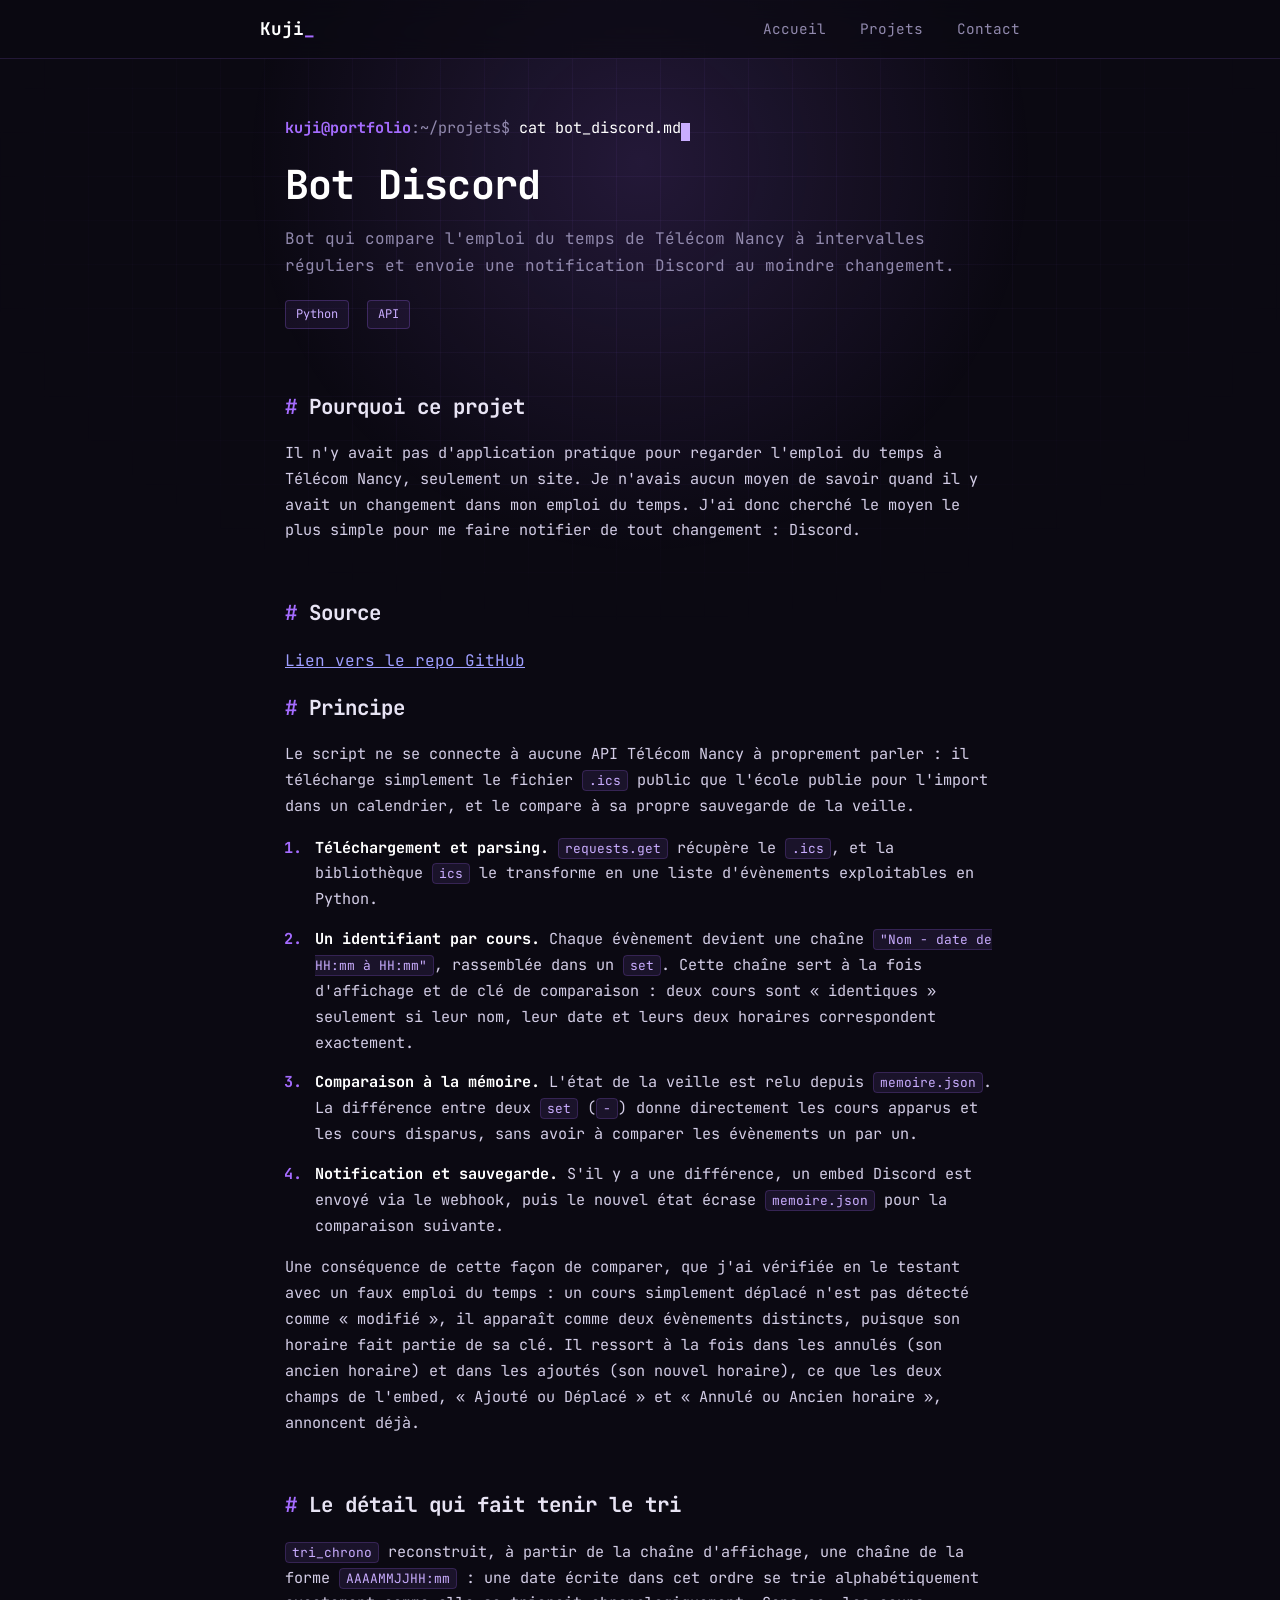
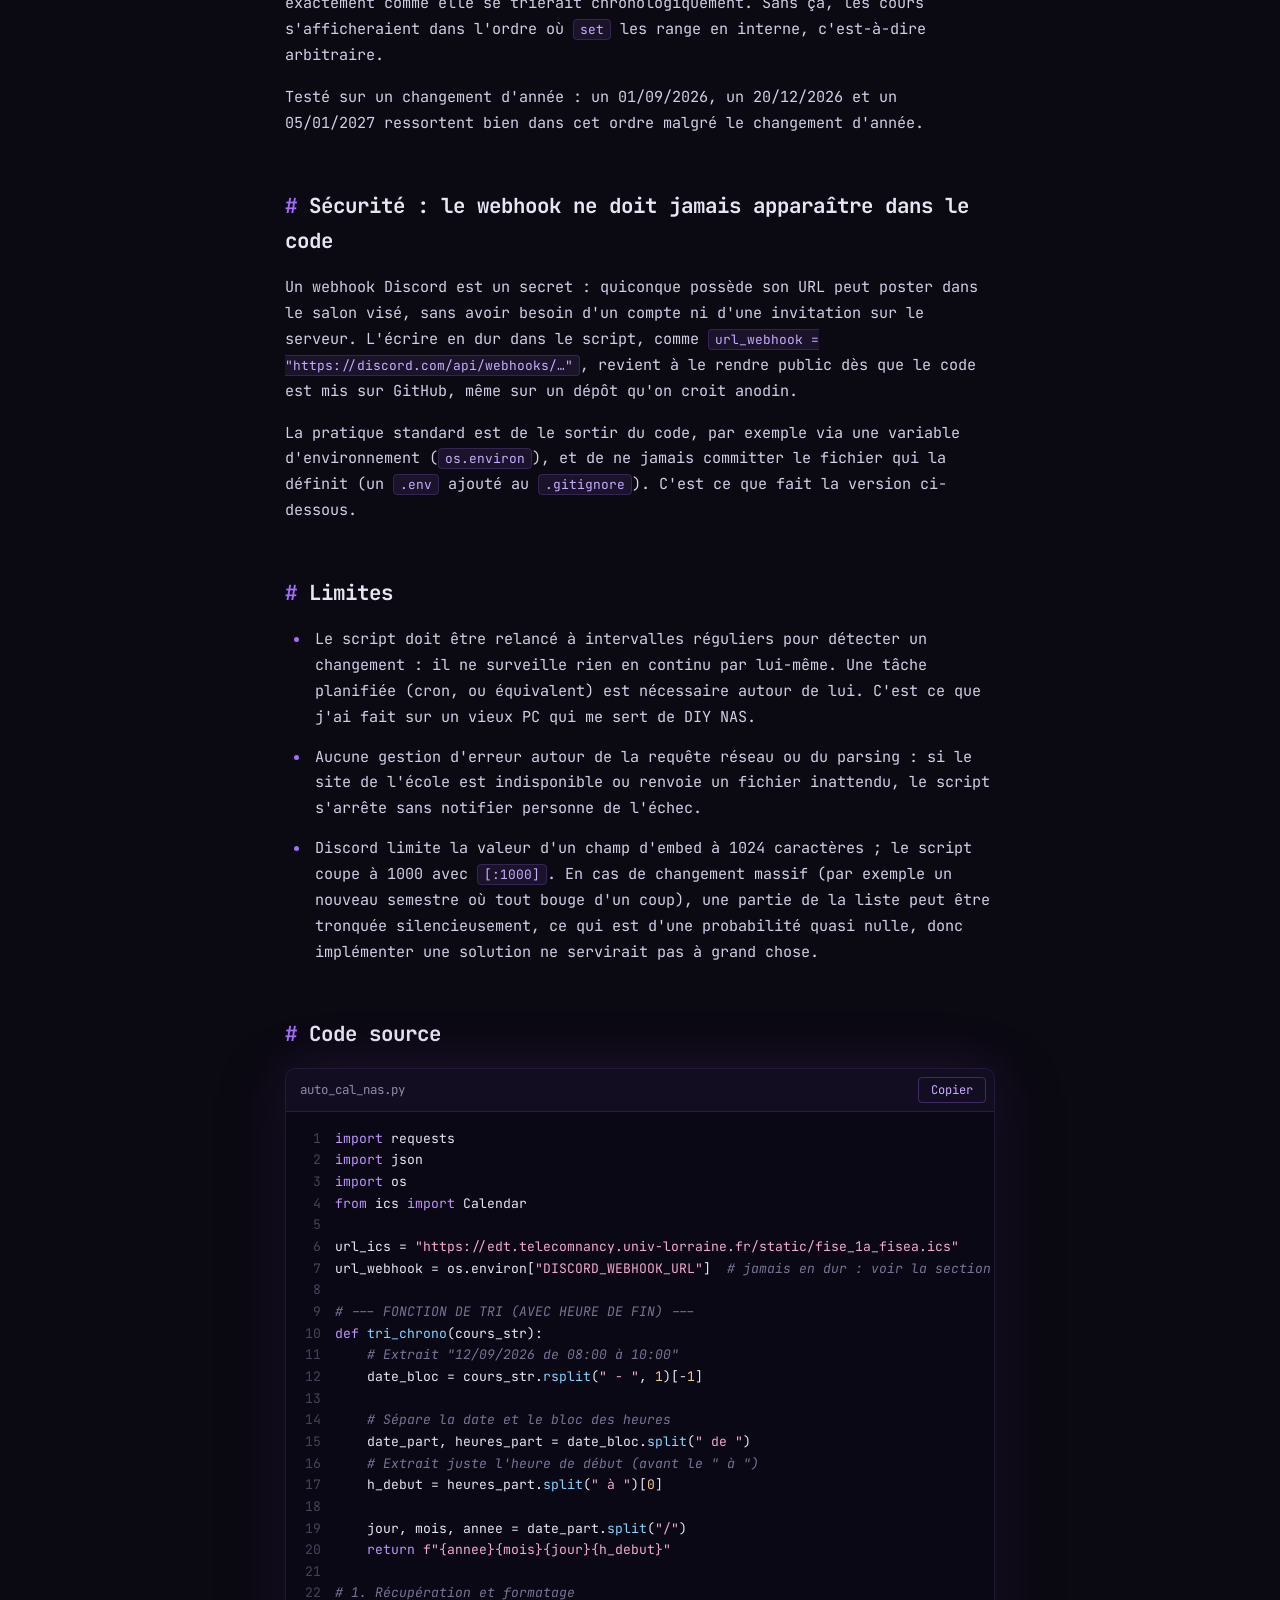
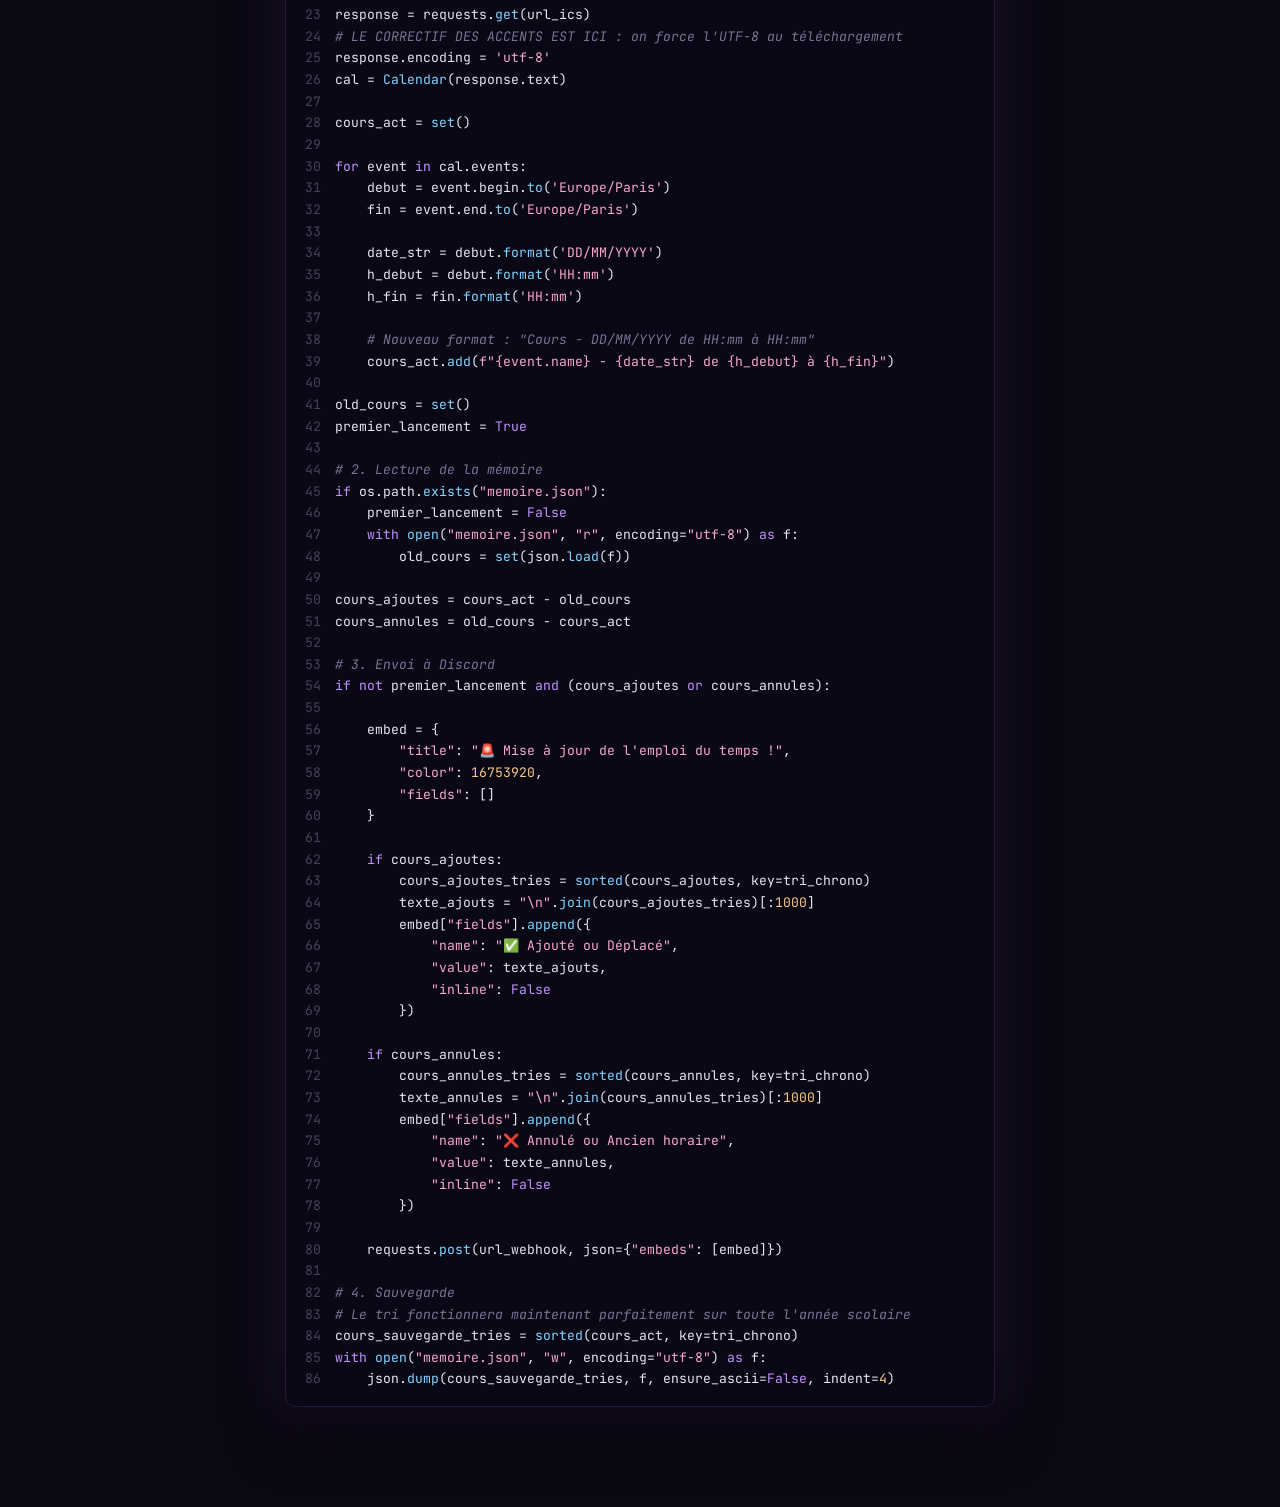
==== bot-discord.html @ 2b6ec4c2 "Added Discord Bot" ====
<!DOCTYPE html>
<html lang="fr">
<head>
    <meta charset="UTF-8">
    <meta name="viewport" content="width=device-width, initial-scale=1.0">
    <meta name="theme-color" content="#0b0912">
    <meta name="description" content="Bot Discord en Python qui compare l'emploi du temps de Télécom Nancy à intervalles réguliers et notifie tout changement.">
    <title>Bot Discord | Portfolio : Kuji</title>
    <link rel="stylesheet" href="style.css">
</head>

<body>
    <div class="bg-glow"></div>

    <nav>
        <div class="nav-content">
            <a class="logo" href="index.html">Kuji<span class="us">_</span></a>
            <div class="links">
                <a href="index.html">Accueil</a>
                <a href="index.html#projets">Projets</a>
                <a href="index.html#contact">Contact</a>
            </div>
        </div>
    </nav>

    <main class="project-page">

        <header class="page-head">
            <p class="line"><span class="prompt">kuji@portfolio<span class="sep">:~/projets$</span></span> <span class="cmd">cat bot_discord.md<span class="cursor" aria-hidden="true"></span></span></p>
            <h1>Bot Discord</h1>
            <p class="lead">Bot qui compare l'emploi du temps de Télécom Nancy à intervalles réguliers et envoie une notification Discord au moindre changement.</p>
            <div class="tags">
                <span class="tag">Python</span>
                <span class="tag">API</span>
            </div>
        </header>

        <section class="doc-section">
            <h2>Pourquoi ce projet</h2>
            <p>Il n'y avait pas d'application pratique pour regarder l'emploi du temps à Télécom Nancy, seulement un site. Je n'avais aucun moyen de savoir quand il y avait un changement dans mon emploi du temps. J'ai donc cherché le moyen le plus simple pour me faire notifier de tout changement : Discord.</p>
        </section>

        <!-- Remplace par le lien vers ton repo -->
        <section class="doc-section">
            <h2>Source</h2>
            <a href="https://github.com/kujix2z/TON_REPO">Lien vers le repo GitHub</a>
            <h2>Principe</h2>
            <p>Le script ne se connecte à aucune API Télécom Nancy à proprement parler : il télécharge simplement le fichier <code class="inline">.ics</code> public que l'école publie pour l'import dans un calendrier, et le compare à sa propre sauvegarde de la veille.</p>
            <ol class="steps">
                <li><strong>Téléchargement et parsing.</strong> <code class="inline">requests.get</code> récupère le <code class="inline">.ics</code>, et la bibliothèque <code class="inline">ics</code> le transforme en une liste d'évènements exploitables en Python.</li>
                <li><strong>Un identifiant par cours.</strong> Chaque évènement devient une chaîne <code class="inline">"Nom - date de HH:mm à HH:mm"</code>, rassemblée dans un <code class="inline">set</code>. Cette chaîne sert à la fois d'affichage et de clé de comparaison : deux cours sont « identiques » seulement si leur nom, leur date et leurs deux horaires correspondent exactement.</li>
                <li><strong>Comparaison à la mémoire.</strong> L'état de la veille est relu depuis <code class="inline">memoire.json</code>. La différence entre deux <code class="inline">set</code> (<code class="inline">-</code>) donne directement les cours apparus et les cours disparus, sans avoir à comparer les évènements un par un.</li>
                <li><strong>Notification et sauvegarde.</strong> S'il y a une différence, un embed Discord est envoyé via le webhook, puis le nouvel état écrase <code class="inline">memoire.json</code> pour la comparaison suivante.</li>
            </ol>
            <p>Une conséquence de cette façon de comparer, que j'ai vérifiée en le testant avec un faux emploi du temps : un cours simplement déplacé n'est pas détecté comme « modifié », il apparaît comme deux évènements distincts, puisque son horaire fait partie de sa clé. Il ressort à la fois dans les annulés (son ancien horaire) et dans les ajoutés (son nouvel horaire), ce que les deux champs de l'embed, « Ajouté ou Déplacé » et « Annulé ou Ancien horaire », annoncent déjà.</p>
        </section>

        <section class="doc-section">
            <h2>Le détail qui fait tenir le tri</h2>
            <p><code class="inline">tri_chrono</code> reconstruit, à partir de la chaîne d'affichage, une chaîne de la forme <code class="inline">AAAAMMJJHH:mm</code> : une date écrite dans cet ordre se trie alphabétiquement exactement comme elle se trierait chronologiquement. Sans ça, les cours s'afficheraient dans l'ordre où <code class="inline">set</code> les range en interne, c'est-à-dire arbitraire.</p>
            <p class="caption">Testé sur un changement d'année : un 01/09/2026, un 20/12/2026 et un 05/01/2027 ressortent bien dans cet ordre malgré le changement d'année.</p>
        </section>

        <section class="doc-section">
            <h2>Sécurité : le webhook ne doit jamais apparaître dans le code</h2>
            <p>Un webhook Discord est un secret : quiconque possède son URL peut poster dans le salon visé, sans avoir besoin d'un compte ni d'une invitation sur le serveur. L'écrire en dur dans le script, comme <code class="inline">url_webhook = "https://discord.com/api/webhooks/…"</code>, revient à le rendre public dès que le code est mis sur GitHub, même sur un dépôt qu'on croit anodin.</p>
            <p>La pratique standard est de le sortir du code, par exemple via une variable d'environnement (<code class="inline">os.environ</code>), et de ne jamais committer le fichier qui la définit (un <code class="inline">.env</code> ajouté au <code class="inline">.gitignore</code>). C'est ce que fait la version ci-dessous.</p>
        </section>

        <section class="doc-section">
            <h2>Limites</h2>
            <ul class="steps">
                <li>Le script doit être relancé à intervalles réguliers pour détecter un changement : il ne surveille rien en continu par lui-même. Une tâche planifiée (cron, ou équivalent) est nécessaire autour de lui. C'est ce que j'ai fait sur un vieux PC qui me sert de DIY NAS.</li>
                <li>Aucune gestion d'erreur autour de la requête réseau ou du parsing : si le site de l'école est indisponible ou renvoie un fichier inattendu, le script s'arrête sans notifier personne de l'échec.</li>
                <li>Discord limite la valeur d'un champ d'embed à 1024 caractères ; le script coupe à 1000 avec <code class="inline">[:1000]</code>. En cas de changement massif (par exemple un nouveau semestre où tout bouge d'un coup), une partie de la liste peut être tronquée silencieusement, ce qui est d'une probabilité quasi nulle, donc implémenter une solution ne servirait pas à grand chose.</li>
            </ul>
        </section>

        <section class="doc-section">
            <h2>Code source</h2>
            <div class="code-window">
                <div class="code-bar">
                    <span class="code-file">auto_cal_nas.py</span>
                    <button class="copy-btn" id="copy" type="button" aria-live="polite">Copier</button>
                </div>
                <pre><code id="src" data-lang="python">import requests
import json
import os
from ics import Calendar

url_ics = "https://edt.telecomnancy.univ-lorraine.fr/static/fise_1a_fisea.ics"
url_webhook = os.environ["DISCORD_WEBHOOK_URL"]  # jamais en dur : voir la section Sécurité

# --- FONCTION DE TRI (AVEC HEURE DE FIN) ---
def tri_chrono(cours_str):
    # Extrait "12/09/2026 de 08:00 à 10:00"
    date_bloc = cours_str.rsplit(" - ", 1)[-1]

    # Sépare la date et le bloc des heures
    date_part, heures_part = date_bloc.split(" de ")
    # Extrait juste l'heure de début (avant le " à ")
    h_debut = heures_part.split(" à ")[0]

    jour, mois, annee = date_part.split("/")
    return f"{annee}{mois}{jour}{h_debut}"

# 1. Récupération et formatage
response = requests.get(url_ics)
# LE CORRECTIF DES ACCENTS EST ICI : on force l'UTF-8 au téléchargement
response.encoding = 'utf-8'
cal = Calendar(response.text)

cours_act = set()

for event in cal.events:
    debut = event.begin.to('Europe/Paris')
    fin = event.end.to('Europe/Paris')

    date_str = debut.format('DD/MM/YYYY')
    h_debut = debut.format('HH:mm')
    h_fin = fin.format('HH:mm')

    # Nouveau format : "Cours - DD/MM/YYYY de HH:mm à HH:mm"
    cours_act.add(f"{event.name} - {date_str} de {h_debut} à {h_fin}")

old_cours = set()
premier_lancement = True

# 2. Lecture de la mémoire
if os.path.exists("memoire.json"):
    premier_lancement = False
    with open("memoire.json", "r", encoding="utf-8") as f:
        old_cours = set(json.load(f))

cours_ajoutes = cours_act - old_cours
cours_annules = old_cours - cours_act

# 3. Envoi à Discord
if not premier_lancement and (cours_ajoutes or cours_annules):

    embed = {
        "title": "🚨 Mise à jour de l'emploi du temps !",
        "color": 16753920,
        "fields": []
    }

    if cours_ajoutes:
        cours_ajoutes_tries = sorted(cours_ajoutes, key=tri_chrono)
        texte_ajouts = "\n".join(cours_ajoutes_tries)[:1000]
        embed["fields"].append({
            "name": "✅ Ajouté ou Déplacé",
            "value": texte_ajouts,
            "inline": False
        })

    if cours_annules:
        cours_annules_tries = sorted(cours_annules, key=tri_chrono)
        texte_annules = "\n".join(cours_annules_tries)[:1000]
        embed["fields"].append({
            "name": "❌ Annulé ou Ancien horaire",
            "value": texte_annules,
            "inline": False
        })

    requests.post(url_webhook, json={"embeds": [embed]})

# 4. Sauvegarde
# Le tri fonctionnera maintenant parfaitement sur toute l'année scolaire
cours_sauvegarde_tries = sorted(cours_act, key=tri_chrono)
with open("memoire.json", "w", encoding="utf-8") as f:
    json.dump(cours_sauvegarde_tries, f, ensure_ascii=False, indent=4)</code></pre>
            </div>
        </section>

    </main>

    <script src="highlight.js"></script>
</body>
</html>
---- style.css ----
@import url('https://fonts.googleapis.com/css2?family=JetBrains+Mono:wght@400;500;700&display=swap');

/* ───────────── Variables ─────────────
   Les anciens noms sont conservés pour ne pas casser tes autres pages
   (huffman.html, portscan.html, tipe.html). */
:root {
    --bg-color: #0b0912;                      /* noir teinté violet */
    --text-main: #e8e4f4;
    --text-muted: #9189ad;
    --accent: #a56cff;                        /* violet électrique */
    --accent-bright: #c9adff;                 /* lavande lumineuse (curseur, tags) */
    --accent-glow: rgba(165, 108, 255, 0.16);
    --card-bg: rgba(20, 15, 36, 0.55);
    --card-border: rgba(165, 108, 255, 0.16);
    --font-mono: 'JetBrains Mono', ui-monospace, 'SF Mono', Menlo, Consolas, monospace;
    color-scheme: dark;
}

/* Défilement fluide vers les ancres (#projets, #contact…) */
html {
    scroll-behavior: smooth;
}

@media (prefers-reduced-motion: reduce) {
    html {
        scroll-behavior: auto;
    }
}

* {
    margin: 0;
    padding: 0;
    box-sizing: border-box;
}

::selection {
    background: var(--accent);
    color: #0b0912;
}

body {
    background-color: var(--bg-color);
    color: var(--text-main);
    font-family: var(--font-mono);
    line-height: 1.7;
    position: relative;
    min-height: 100vh;
    overflow-x: hidden;
}

h1, h2, h3, .logo, .tag {
    font-family: var(--font-mono);
}

a:focus-visible {
    outline: 2px solid var(--accent-bright);
    outline-offset: 3px;
}

.sr-only {
    position: absolute;
    width: 1px;
    height: 1px;
    overflow: hidden;
    clip: rect(0 0 0 0);
    white-space: nowrap;
}

/* ───────────── Fond : grille + halo ───────────── */
body::before {
    content: '';
    position: fixed;
    inset: 0;
    z-index: -2;
    pointer-events: none;
    background-image:
        linear-gradient(rgba(165, 108, 255, 0.06) 1px, transparent 1px),
        linear-gradient(90deg, rgba(165, 108, 255, 0.06) 1px, transparent 1px);
    background-size: 44px 44px;
    -webkit-mask-image: radial-gradient(ellipse 70% 60% at 50% 25%, #000 20%, transparent 75%);
            mask-image: radial-gradient(ellipse 70% 60% at 50% 25%, #000 20%, transparent 75%);
}

.bg-glow {
    position: fixed;
    top: 18%;
    left: 50%;
    width: 70vw;
    max-width: 900px;
    height: 70vw;
    max-height: 900px;
    background: radial-gradient(circle, var(--accent-glow) 0%, transparent 62%);
    transform: translate(-50%, -50%);
    z-index: -1;
    pointer-events: none;
}

/* ───────────── Navbar ───────────── */
body > nav {
    position: sticky;
    top: 0;
    width: 100%;
    background: rgba(11, 9, 18, 0.7);
    backdrop-filter: blur(12px);
    -webkit-backdrop-filter: blur(12px);
    border-bottom: 1px solid var(--card-border);
    z-index: 100;
}

.nav-content {
    max-width: 800px;
    margin: 0 auto;
    padding: 14px 20px;
    display: flex;
    justify-content: space-between;
    align-items: center;
}

.logo {
    font-size: 1.1rem;
    font-weight: 700;
    color: #fff;
}

.logo .us {
    color: var(--accent);
    animation: blink 1.06s steps(1) infinite;
}

.links a {
    color: var(--text-muted);
    text-decoration: none;
    margin-left: 24px;
    font-size: 0.9rem;
    padding-bottom: 2px;
    border-bottom: 1px solid transparent;
    transition: color 0.2s ease, border-color 0.2s ease;
}

.links a:hover,
.links a:focus-visible {
    color: var(--accent-bright);
    border-bottom-color: var(--accent);
}

/* ───────────── Layout ───────────── */
main {
    max-width: 750px;
    margin: 0 auto;
    padding: 56px 20px 100px;
    display: flex;
    flex-direction: column;
    gap: 64px;
}

/* ───────────── Hero : la fenêtre de terminal ───────────── */
.terminal {
    background: rgba(12, 9, 22, 0.82);
    border: 1px solid var(--card-border);
    border-radius: 10px;
    overflow: hidden;
    box-shadow:
        0 24px 60px rgba(0, 0, 0, 0.6),
        0 0 70px var(--accent-glow);
}

.term-bar {
    display: flex;
    align-items: center;
    gap: 7px;
    padding: 10px 14px;
    border-bottom: 1px solid var(--card-border);
    background: rgba(165, 108, 255, 0.05);
}

.term-dot {
    width: 10px;
    height: 10px;
    border-radius: 50%;
    background: rgba(165, 108, 255, 0.3);
}

.term-title {
    margin-left: 10px;
    font-size: 0.75rem;
    color: var(--text-muted);
}

.term-body {
    padding: 28px 26px 32px;
    display: flex;
    flex-direction: column;
    gap: 14px;
}

.line {
    font-size: 0.95rem;
    overflow-wrap: anywhere;
}

.prompt {
    color: var(--accent);
    font-weight: 700;
}

.prompt .sep {
    color: var(--text-muted);
    font-weight: 400;
}

.cmd {
    color: #fff;
}

.hero h1 {
    font-size: clamp(2.2rem, 7vw, 3.4rem);
    font-weight: 700;
    line-height: 1.15;
    letter-spacing: -0.02em;
    color: #fff;
}

.hero .out {
    color: var(--text-muted);
    font-size: 1rem;
}

/* Animation de frappe (activée par le JS, sinon le texte est simplement affiché) */
.pending {
    visibility: hidden;
}

.ch {
    opacity: 0;
}

.ch.on {
    opacity: 1;
}

.cursor {
    position: relative;
    display: inline-block;
    width: 0;
    height: 1em;
    vertical-align: text-bottom;
}

.cursor::after {
    content: '';
    position: absolute;
    left: 0;
    top: 0.05em;
    width: 0.6em;
    height: 1.15em;
    background: var(--accent-bright);
    animation: blink 1.06s steps(1) infinite;
}

.cursor.busy::after {
    animation: none;
}

@keyframes blink {
    50% { opacity: 0; }
}

/* ───────────── Projets ───────────── */
.projects-stack {
    display: flex;
    flex-direction: column;
    gap: 18px;
    scroll-margin-top: 76px; /* évite que la navbar collante recouvre le titre à l'arrivée */
}

.projects-stack h2 {
    margin-bottom: 10px;
    font-size: 1.4rem;
    font-weight: 700;
}

.projects-stack h2::before {
    content: '# ';
    color: var(--accent);
}

.bubble {
    display: block;
    text-decoration: none;
    color: inherit;
    background: var(--card-bg);
    backdrop-filter: blur(10px);
    -webkit-backdrop-filter: blur(10px);
    border: 1px solid var(--card-border);
    border-radius: 6px;
    padding: 28px;
    transition: border-color 0.25s ease, background 0.25s ease, box-shadow 0.25s ease, transform 0.25s ease;
    position: relative;
    overflow: hidden;
}

.bubble:hover,
.bubble:focus-visible {
    transform: translateY(-3px);
    border-color: rgba(165, 108, 255, 0.55);
    background: rgba(28, 21, 50, 0.7);
    box-shadow: 0 12px 34px rgba(0, 0, 0, 0.7), 0 0 26px var(--accent-glow);
}

/* Filet lumineux en haut de la carte */
.bubble::before {
    content: '';
    position: absolute;
    top: 0;
    left: 0;
    width: 100%;
    height: 2px;
    background: linear-gradient(90deg, transparent, var(--accent), transparent);
    opacity: 0;
    transition: opacity 0.25s ease;
}

.bubble:hover::before,
.bubble:focus-visible::before {
    opacity: 1;
}

.bubble h3 {
    font-size: 1.15rem;
    font-weight: 700;
    margin-bottom: 12px;
    color: #fff;
}

/* Le "$" du prompt s'allume au survol */
.bubble h3::before {
    content: '$ ';
    color: var(--text-muted);
    transition: color 0.25s ease;
}

.bubble:hover h3::before,
.bubble:focus-visible h3::before {
    color: var(--accent);
}

.bubble p {
    color: var(--text-muted);
    font-size: 0.92rem;
    margin-bottom: 20px;
}

/* Badges techno */
.tag {
    display: inline-block;
    background: rgba(165, 108, 255, 0.08);
    border: 1px solid rgba(165, 108, 255, 0.25);
    padding: 3px 10px;
    border-radius: 4px;
    font-size: 0.75rem;
    color: var(--accent-bright);
    margin-right: 8px;
    margin-bottom: 8px;
}

/* ───────────── Mobile ───────────── */
@media (max-width: 520px) {
    main { padding-top: 36px; gap: 48px; }
    .term-body { padding: 22px 18px 26px; }
    .bubble { padding: 22px 20px; }
    .links a { margin-left: 16px; }
}

/* ───────────── Accessibilité : moins de mouvement ───────────── */
@media (prefers-reduced-motion: reduce) {
    .cursor::after,
    .logo .us {
        animation: none;
    }
    .bubble,
    .bubble:hover,
    .bubble:focus-visible {
        transform: none;
        transition: none;
    }
}

/* ═════════════ Pages projet (huffman.html, etc.) ═════════════ */
a.logo {
    text-decoration: none;
}

a.logo:hover .us,
a.logo:focus-visible .us {
    color: var(--accent-bright);
}

main.project-page {
    gap: 52px;
}

/* En-tête de page */
.page-head {
    display: flex;
    flex-direction: column;
    gap: 16px;
}

.page-head .line {
    margin-bottom: 4px;
}

.page-head h1 {
    font-size: clamp(1.7rem, 5.5vw, 2.5rem);
    font-weight: 700;
    line-height: 1.2;
    letter-spacing: -0.02em;
    color: #fff;
    text-wrap: balance;
}

.page-head .lead {
    color: var(--text-muted);
    font-size: 1rem;
}

.page-head .tags {
    margin-top: 4px;
}

/* Sections de contenu */
.doc-section {
    display: flex;
    flex-direction: column;
    gap: 16px;
}

.doc-section h2 {
    font-size: 1.3rem;
    font-weight: 700;
}

.doc-section h2::before {
    content: '# ';
    color: var(--accent);
}

.doc-section p,
.doc-section li {
    font-size: 0.95rem;
    color: #d3cde6;
}

.doc-section strong {
    color: #fff;
    font-weight: 700;
}

.steps {
    padding-left: 1.6rem;
    display: flex;
    flex-direction: column;
    gap: 14px;
}

.steps li {
    padding-left: 0.3rem;
}

.steps li::marker {
    color: var(--accent);
    font-weight: 700;
}

code.inline {
    font-family: var(--font-mono);
    font-size: 0.85em;
    color: var(--accent-bright);
    background: rgba(165, 108, 255, 0.1);
    border: 1px solid rgba(165, 108, 255, 0.2);
    border-radius: 4px;
    padding: 1px 6px;
}

.caption {
    font-size: 0.8rem;
    color: var(--text-muted);
}

/* Petits blocs (format de fichier, commandes) */
.snippet {
    background: rgba(12, 9, 22, 0.82);
    border: 1px solid var(--card-border);
    border-radius: 6px;
    padding: 16px 18px;
    overflow-x: auto;
    font-family: var(--font-mono);
    font-size: 0.85rem;
    line-height: 1.75;
    color: #fff;
}

.snippet .sn-p { color: var(--accent); font-weight: 700; }
.snippet .sn-c { color: var(--text-muted); }

/* Fenêtre de code */
.code-window {
    background: rgba(12, 9, 22, 0.82);
    border: 1px solid var(--card-border);
    border-radius: 10px;
    overflow: hidden;
    box-shadow: 0 24px 60px rgba(0, 0, 0, 0.5), 0 0 60px var(--accent-glow);
}

.code-bar {
    display: flex;
    align-items: center;
    justify-content: space-between;
    gap: 12px;
    padding: 8px 8px 8px 14px;
    border-bottom: 1px solid var(--card-border);
    background: rgba(165, 108, 255, 0.05);
}

.code-file {
    font-size: 0.78rem;
    color: var(--text-muted);
}

.copy-btn {
    font-family: var(--font-mono);
    font-size: 0.75rem;
    color: var(--accent-bright);
    background: transparent;
    border: 1px solid rgba(165, 108, 255, 0.3);
    border-radius: 4px;
    padding: 4px 12px;
    cursor: pointer;
    transition: background 0.2s ease, border-color 0.2s ease;
}

.copy-btn:hover {
    background: rgba(165, 108, 255, 0.12);
    border-color: var(--accent);
}

.copy-btn:focus-visible {
    outline: 2px solid var(--accent-bright);
    outline-offset: 2px;
}

.code-window pre {
    padding: 16px 0;
    overflow-x: auto;
    font-size: 0.82rem;
    line-height: 1.65;
    tab-size: 4;
}

.code-window code {
    display: block;
    min-width: max-content;
    font-family: var(--font-mono);
    color: #e8e4f4;
    counter-reset: ln;
}

.ln {
    display: block;
    padding-right: 18px;
    white-space: pre;
    counter-increment: ln;
}

.ln::before {
    content: counter(ln);
    display: inline-block;
    width: 2.6ch;
    margin: 0 1.8ch 0 14px;
    text-align: right;
    color: rgba(145, 137, 173, 0.45);
    user-select: none;
}

/* Coloration syntaxique */
.tk-kw   { color: #c193ff; }
.tk-str  { color: #f5a9d0; }
.tk-num  { color: #f6c890; }
.tk-fn   { color: #86d4ff; }
.tk-self { color: #e2d6ff; font-style: italic; }
.tk-com  { color: #7a7396; font-style: italic; }

@media (max-width: 520px) {
    main.project-page { gap: 40px; }
    .code-window pre { font-size: 0.75rem; }
}

/* ═════════════ Séries de versions (scanneur de port) ═════════════ */
.tk-type { color: #9fb4ff; }

/* Sélecteur de versions, sous l'en-tête */
.versions {
    display: flex;
    flex-wrap: wrap;
    align-items: center;
    gap: 8px;
    margin-top: 6px;
}

.versions-label {
    font-size: 0.8rem;
    color: var(--text-muted);
    margin-right: 4px;
}

.versions a {
    font-size: 0.8rem;
    color: var(--text-muted);
    text-decoration: none;
    border: 1px solid var(--card-border);
    border-radius: 4px;
    padding: 4px 12px;
    transition: color 0.2s ease, border-color 0.2s ease, background 0.2s ease;
}

.versions a:hover,
.versions a:focus-visible {
    color: var(--accent-bright);
    border-color: var(--accent);
}

.versions a[aria-current="page"] {
    color: #fff;
    background: rgba(165, 108, 255, 0.16);
    border-color: var(--accent);
}

/* Version précédente / suivante, en bas de page */
.pager {
    display: flex;
    gap: 16px;
}

.pager a {
    flex: 1 1 0;
    max-width: calc(50% - 8px);
    display: flex;
    flex-direction: column;
    gap: 2px;
    text-decoration: none;
    color: #fff;
    font-size: 0.9rem;
    background: var(--card-bg);
    border: 1px solid var(--card-border);
    border-radius: 6px;
    padding: 14px 18px;
    transition: border-color 0.25s ease, background 0.25s ease;
}

.pager a.next {
    text-align: right;
    margin-left: auto;
}

.pager a:hover,
.pager a:focus-visible {
    border-color: rgba(165, 108, 255, 0.55);
    background: rgba(28, 21, 50, 0.7);
}

.pager-dir {
    font-size: 0.75rem;
    color: var(--text-muted);
}

@media (max-width: 520px) {
    .pager { flex-direction: column; }
    .pager a { max-width: none; }
    .pager a.next { text-align: left; }
}

/* Liens dans le texte */
.text-link {
    color: var(--accent-bright);
    text-decoration: underline;
    text-decoration-color: rgba(201, 173, 255, 0.35);
    text-underline-offset: 3px;
    transition: text-decoration-color 0.2s ease;
}

.text-link:hover,
.text-link:focus-visible {
    text-decoration-color: var(--accent-bright);
}

.text-link:focus-visible {
    outline: 2px solid var(--accent-bright);
    outline-offset: 2px;
}

/* ═════════════ Carte dépliable (projet à plusieurs versions) ═════════════ */
.bubble-group {
    cursor: default;
}

/* Pas de "soulèvement" : le contenu de la carte doit rester stable sous la souris */
.bubble-group:hover {
    transform: none;
}

.bubble-group[open] {
    border-color: rgba(165, 108, 255, 0.45);
    background: rgba(28, 21, 50, 0.7);
}

.bubble-group[open]::before {
    opacity: 1;
}

.bubble-group summary {
    display: block;
    list-style: none;
    cursor: pointer;
    border-radius: 4px;
}

.bubble-group summary::-webkit-details-marker {
    display: none;
}

.bubble-group summary:focus-visible {
    outline: 2px solid var(--accent-bright);
    outline-offset: 6px;
}

.bubble-group summary:hover h3::before {
    color: var(--accent);
}

.group-desc {
    display: block;
    color: var(--text-muted);
    font-size: 0.92rem;
    margin-bottom: 20px;
}

.group-foot {
    display: flex;
    flex-wrap: wrap;
    align-items: flex-end;
    justify-content: space-between;
    gap: 4px 16px;
}

.group-toggle {
    display: inline-flex;
    align-items: center;
    gap: 10px;
    margin-bottom: 8px;
    font-size: 0.8rem;
    color: var(--accent-bright);
    white-space: nowrap;
}

.group-toggle::after {
    content: '';
    width: 7px;
    height: 7px;
    border-right: 2px solid currentColor;
    border-bottom: 2px solid currentColor;
    transform: translateY(-2px) rotate(45deg);
    transition: transform 0.25s ease;
}

.bubble-group[open] .group-toggle::after {
    transform: translateY(2px) rotate(-135deg);
}

.toggle-open { display: none; }
.bubble-group[open] .toggle-open { display: inline; }
.bubble-group[open] .toggle-closed { display: none; }

/* Liste des versions */
.versions-list {
    margin-top: 14px;
    padding-top: 10px;
    border-top: 1px solid var(--card-border);
    display: flex;
    flex-direction: column;
    gap: 2px;
    animation: reveal 0.28s ease;
}

@keyframes reveal {
    from { opacity: 0; transform: translateY(-6px); }
    to   { opacity: 1; transform: none; }
}

.version-item {
    display: grid;
    grid-template-columns: 9.5rem 1fr;
    gap: 4px 16px;
    align-items: baseline;
    padding: 12px 14px;
    border-radius: 4px;
    border-left: 2px solid transparent;
    text-decoration: none;
    transition: background 0.2s ease, border-color 0.2s ease;
}

.version-item:hover,
.version-item:focus-visible {
    background: rgba(165, 108, 255, 0.09);
    border-left-color: var(--accent);
}

.version-item:focus-visible {
    outline: 2px solid var(--accent-bright);
    outline-offset: 1px;
}

.version-name {
    font-size: 0.9rem;
    font-weight: 700;
    color: #fff;
}

.version-item:hover .version-name,
.version-item:focus-visible .version-name {
    color: var(--accent-bright);
}

.version-desc {
    font-size: 0.85rem;
    color: var(--text-muted);
}

@media (max-width: 520px) {
    .version-item { grid-template-columns: 1fr; }
}

@media (prefers-reduced-motion: reduce) {
    .versions-list { animation: none; }
    .group-toggle::after { transition: none; }
}

/* ═════════════ Contact (bas de l'accueil) ═════════════ */
.contact {
    display: flex;
    flex-direction: column;
    gap: 16px;
    scroll-margin-top: 76px; /* évite que la navbar collante recouvre le titre à l'arrivée */
}

.contact h2 {
    font-size: 1.4rem;
    font-weight: 700;
}

.contact h2::before {
    content: '# ';
    color: var(--accent);
}

.contact-list {
    display: flex;
    flex-direction: column;
    gap: 2px;
}

.contact-item {
    display: flex;
    align-items: baseline;
    gap: 10px;
    padding: 14px 18px;
    border-radius: 6px;
    border: 1px solid transparent;
    text-decoration: none;
    color: var(--text-main);
    font-size: 0.95rem;
    transition: background 0.2s ease, border-color 0.2s ease, color 0.2s ease;
}

.contact-item .prompt {
    color: var(--accent);
}

.contact-item:hover,
.contact-item:focus-visible {
    background: var(--card-bg);
    border-color: var(--card-border);
    color: #fff;
}

.contact-item:hover .prompt,
.contact-item:focus-visible .prompt {
    color: var(--accent-bright);
}

.contact-item:focus-visible {
    outline: 2px solid var(--accent-bright);
    outline-offset: 2px;
}
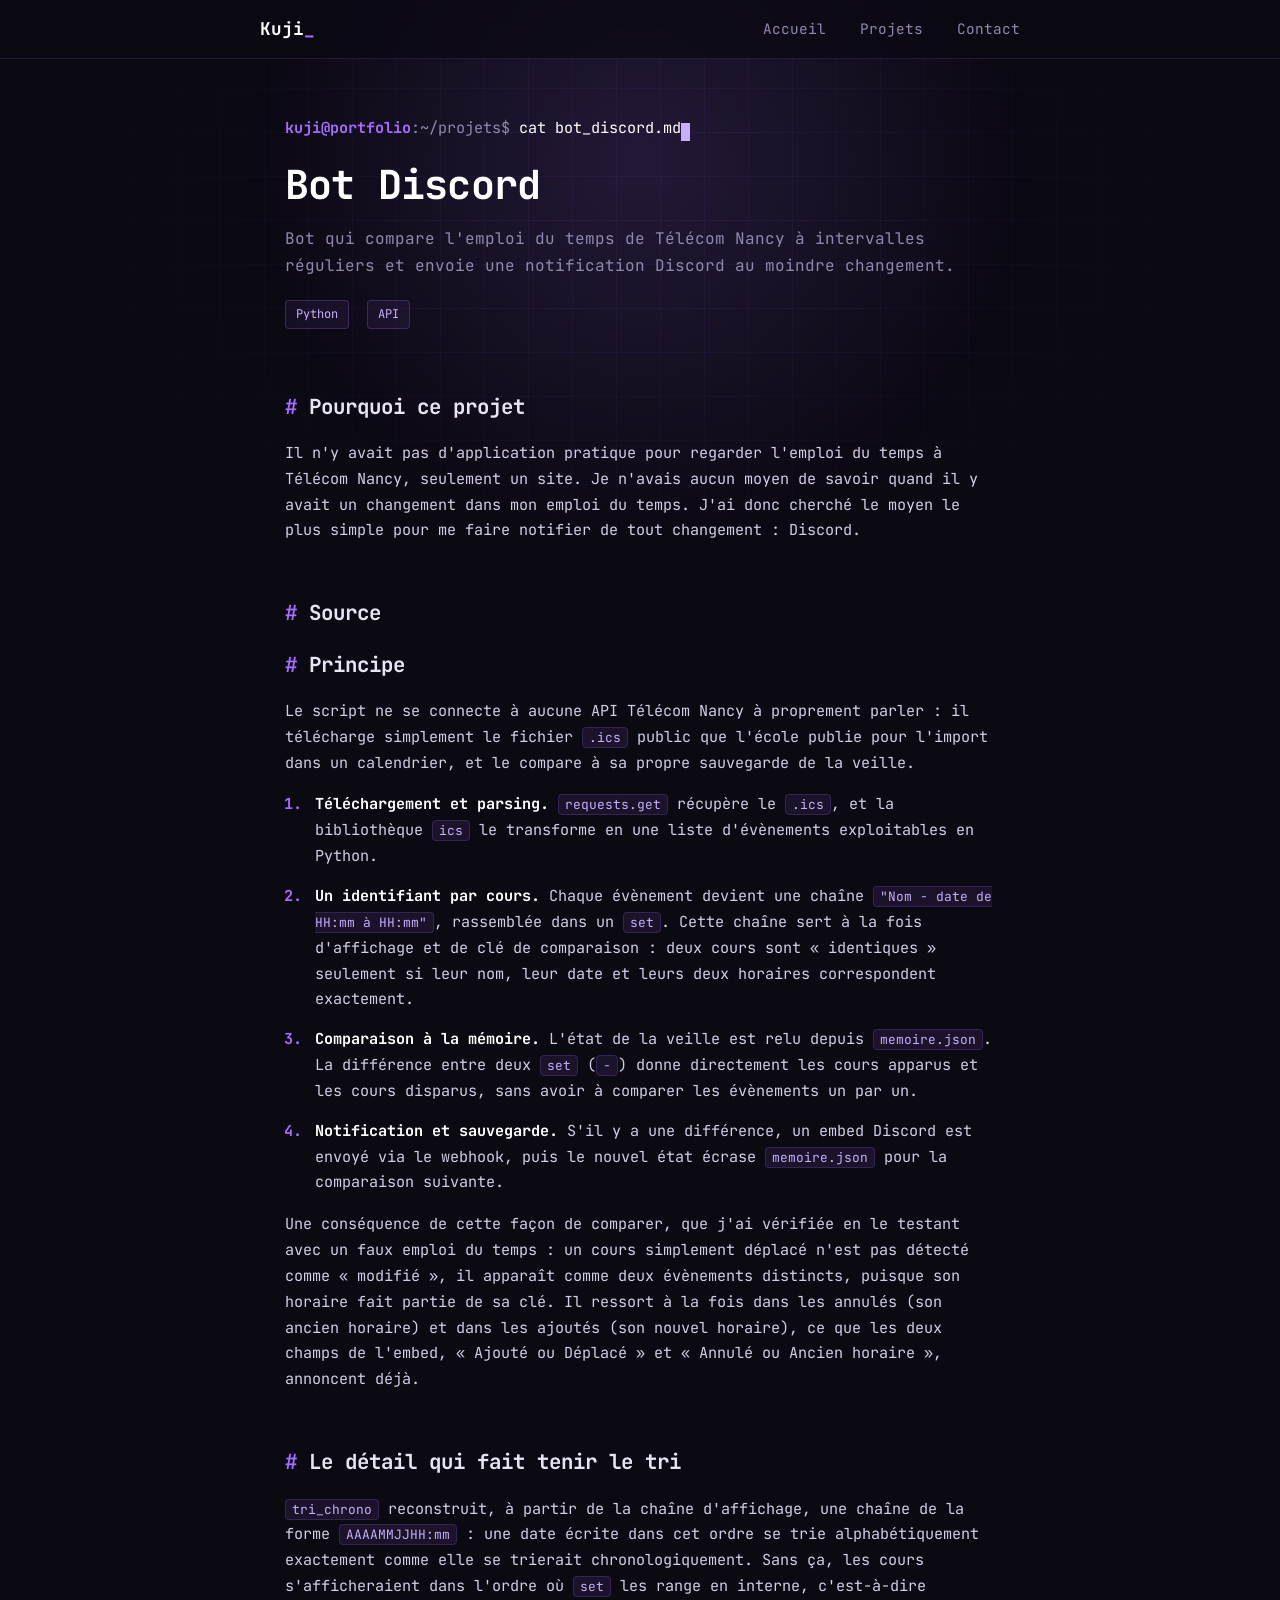
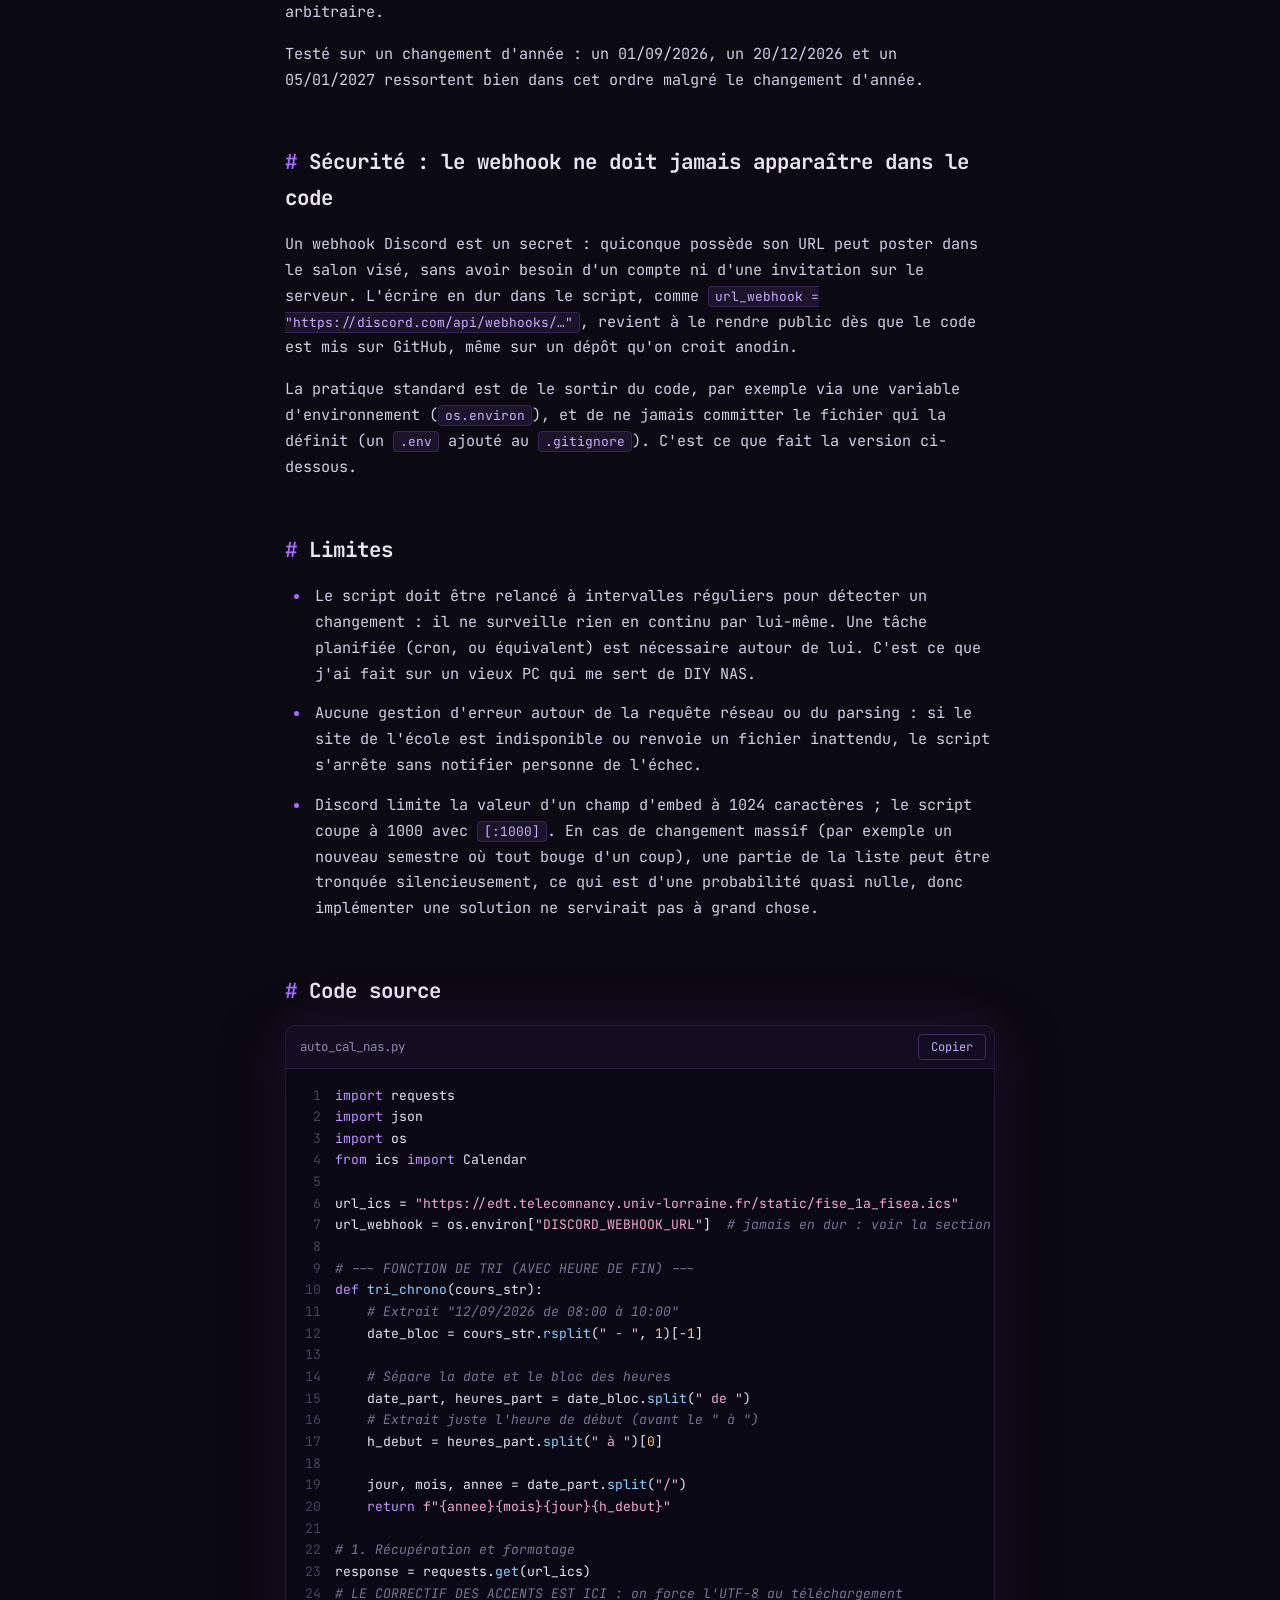
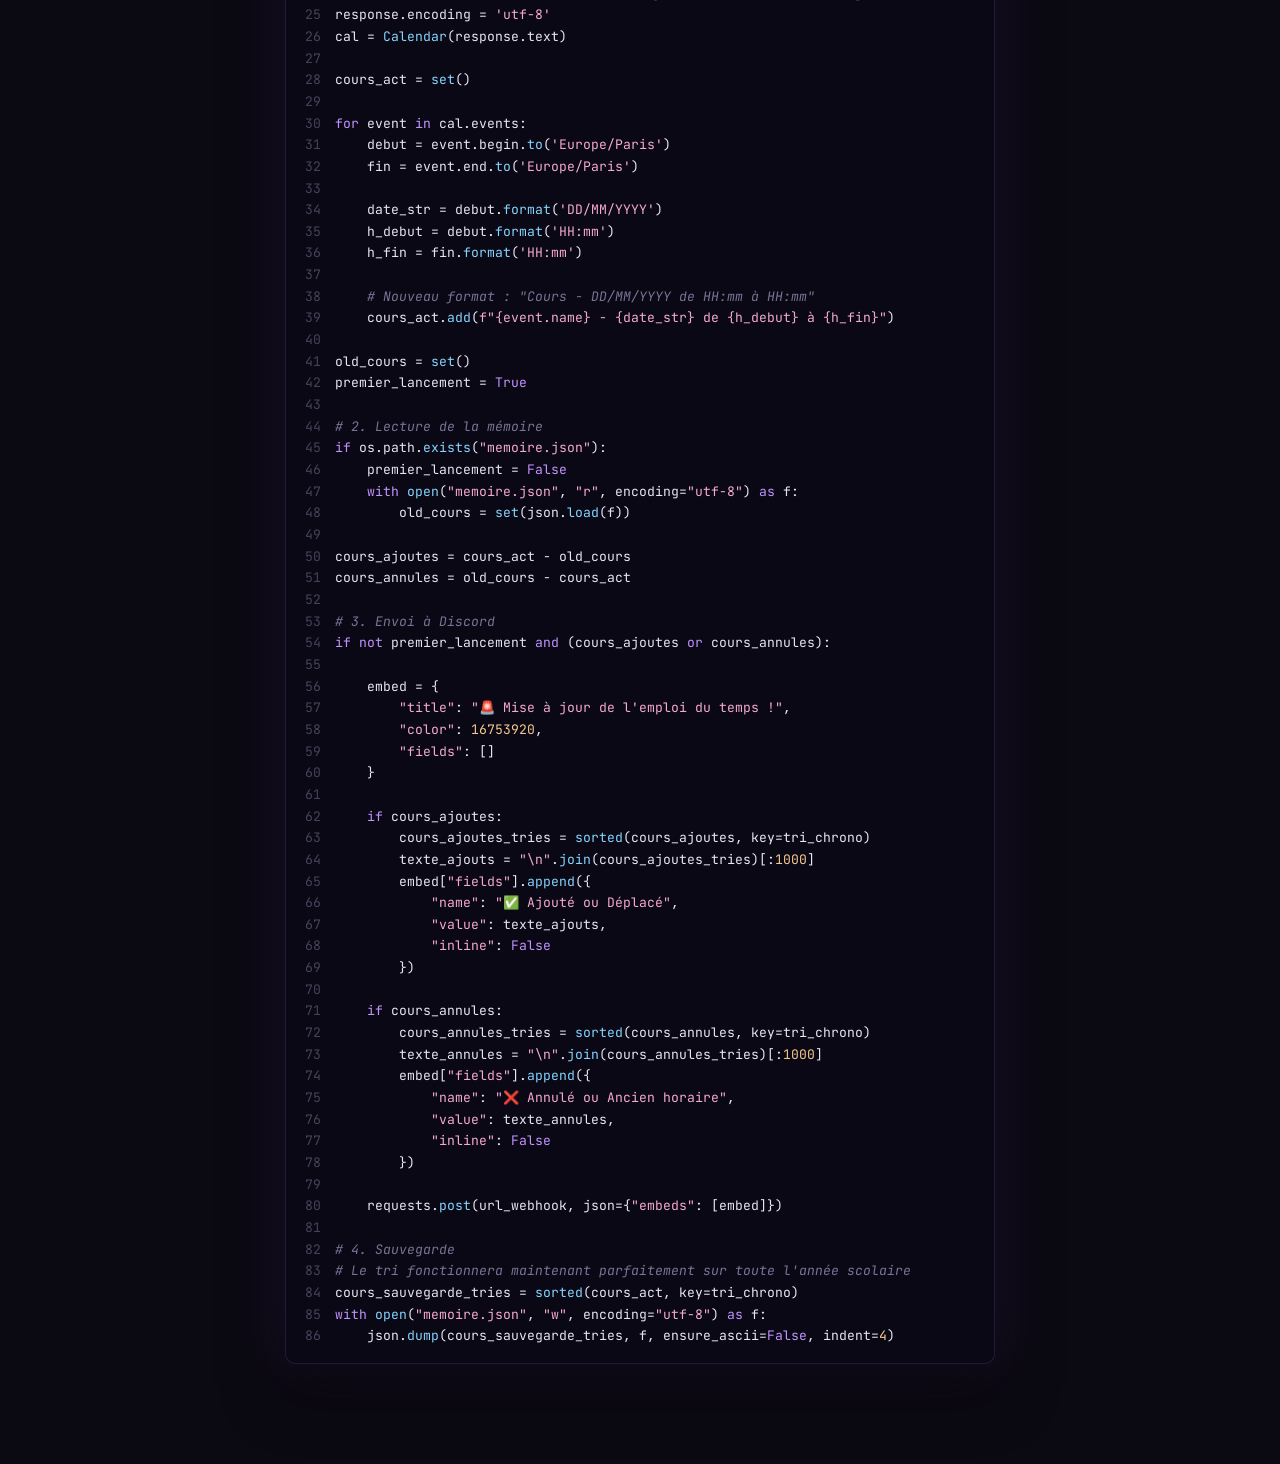
==== commit d88fca3c: "Remove github link Bot Discord" ====
--- a/bot-discord.html
+++ b/bot-discord.html
@@ -43,7 +43,6 @@
         <!-- Remplace par le lien vers ton repo -->
         <section class="doc-section">
             <h2>Source</h2>
-            <a href="https://github.com/kujix2z/TON_REPO">Lien vers le repo GitHub</a>
             <h2>Principe</h2>
             <p>Le script ne se connecte à aucune API Télécom Nancy à proprement parler : il télécharge simplement le fichier <code class="inline">.ics</code> public que l'école publie pour l'import dans un calendrier, et le compare à sa propre sauvegarde de la veille.</p>
             <ol class="steps">
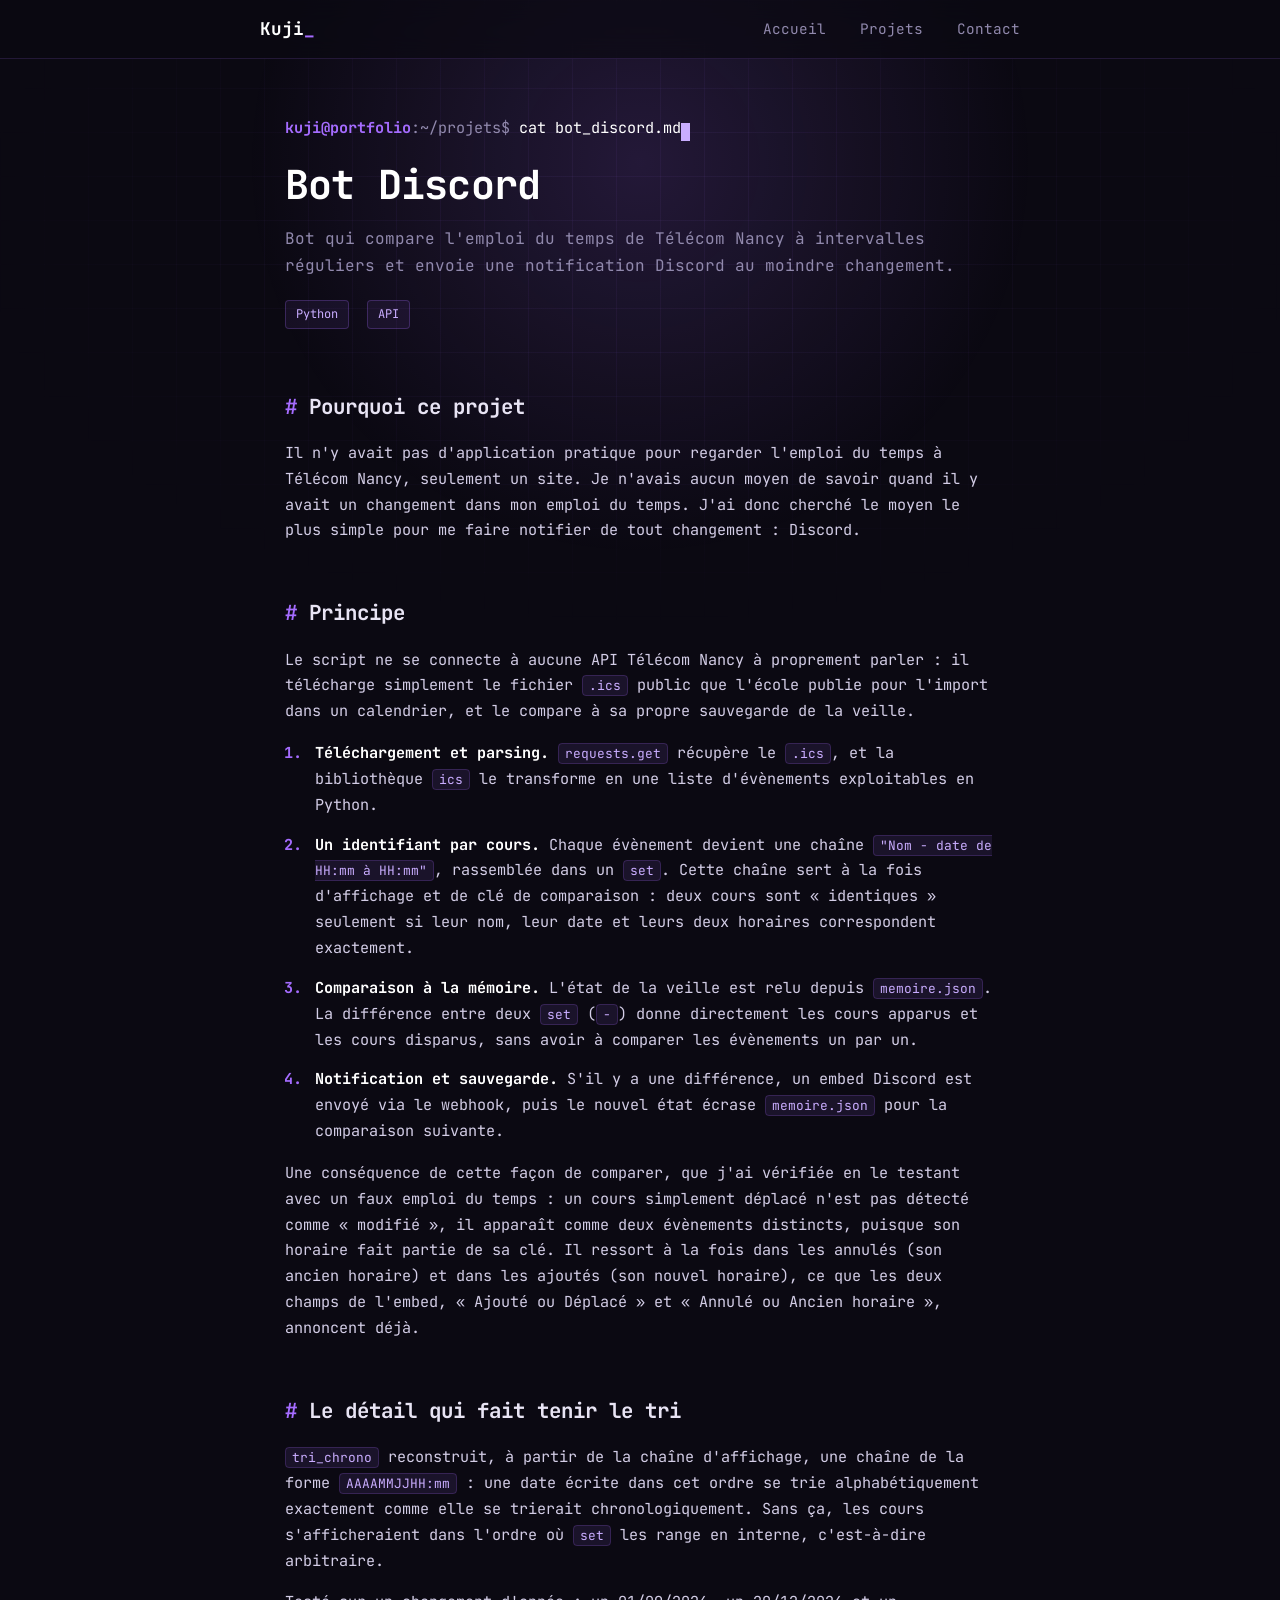
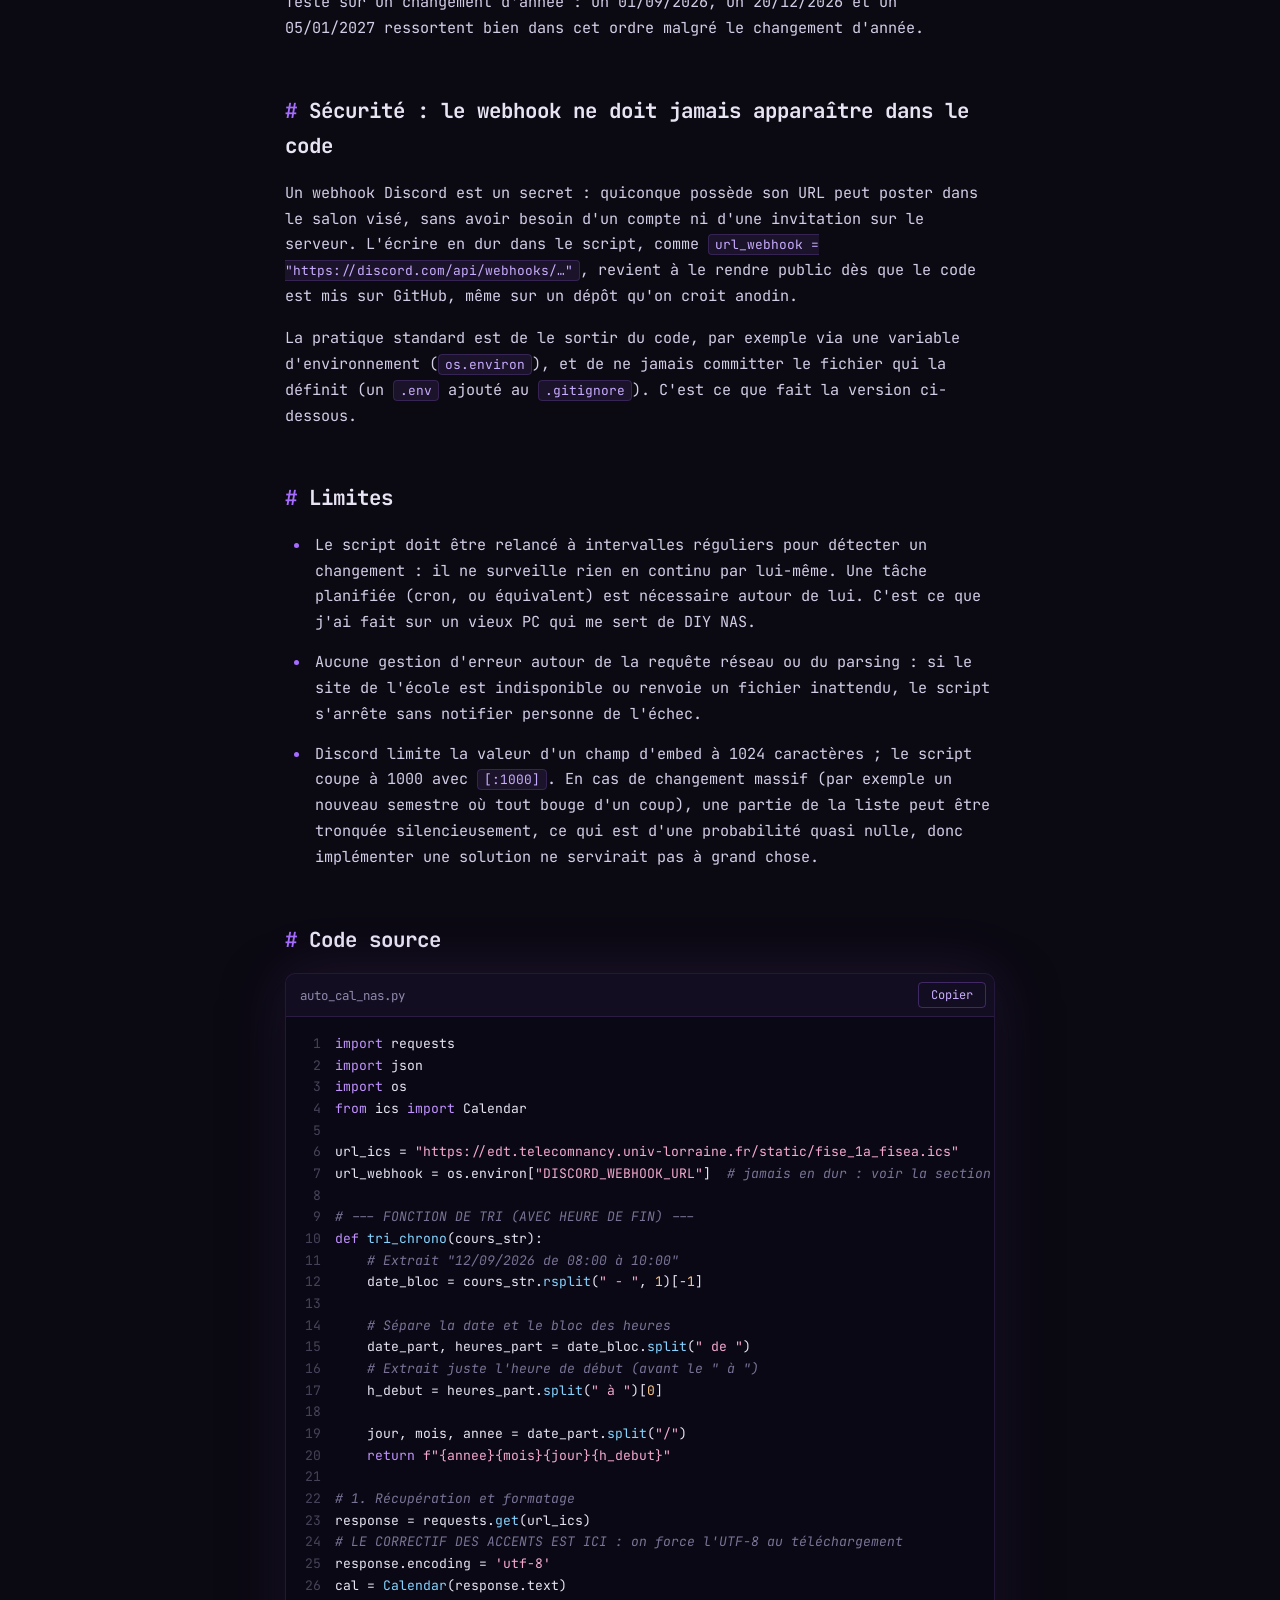
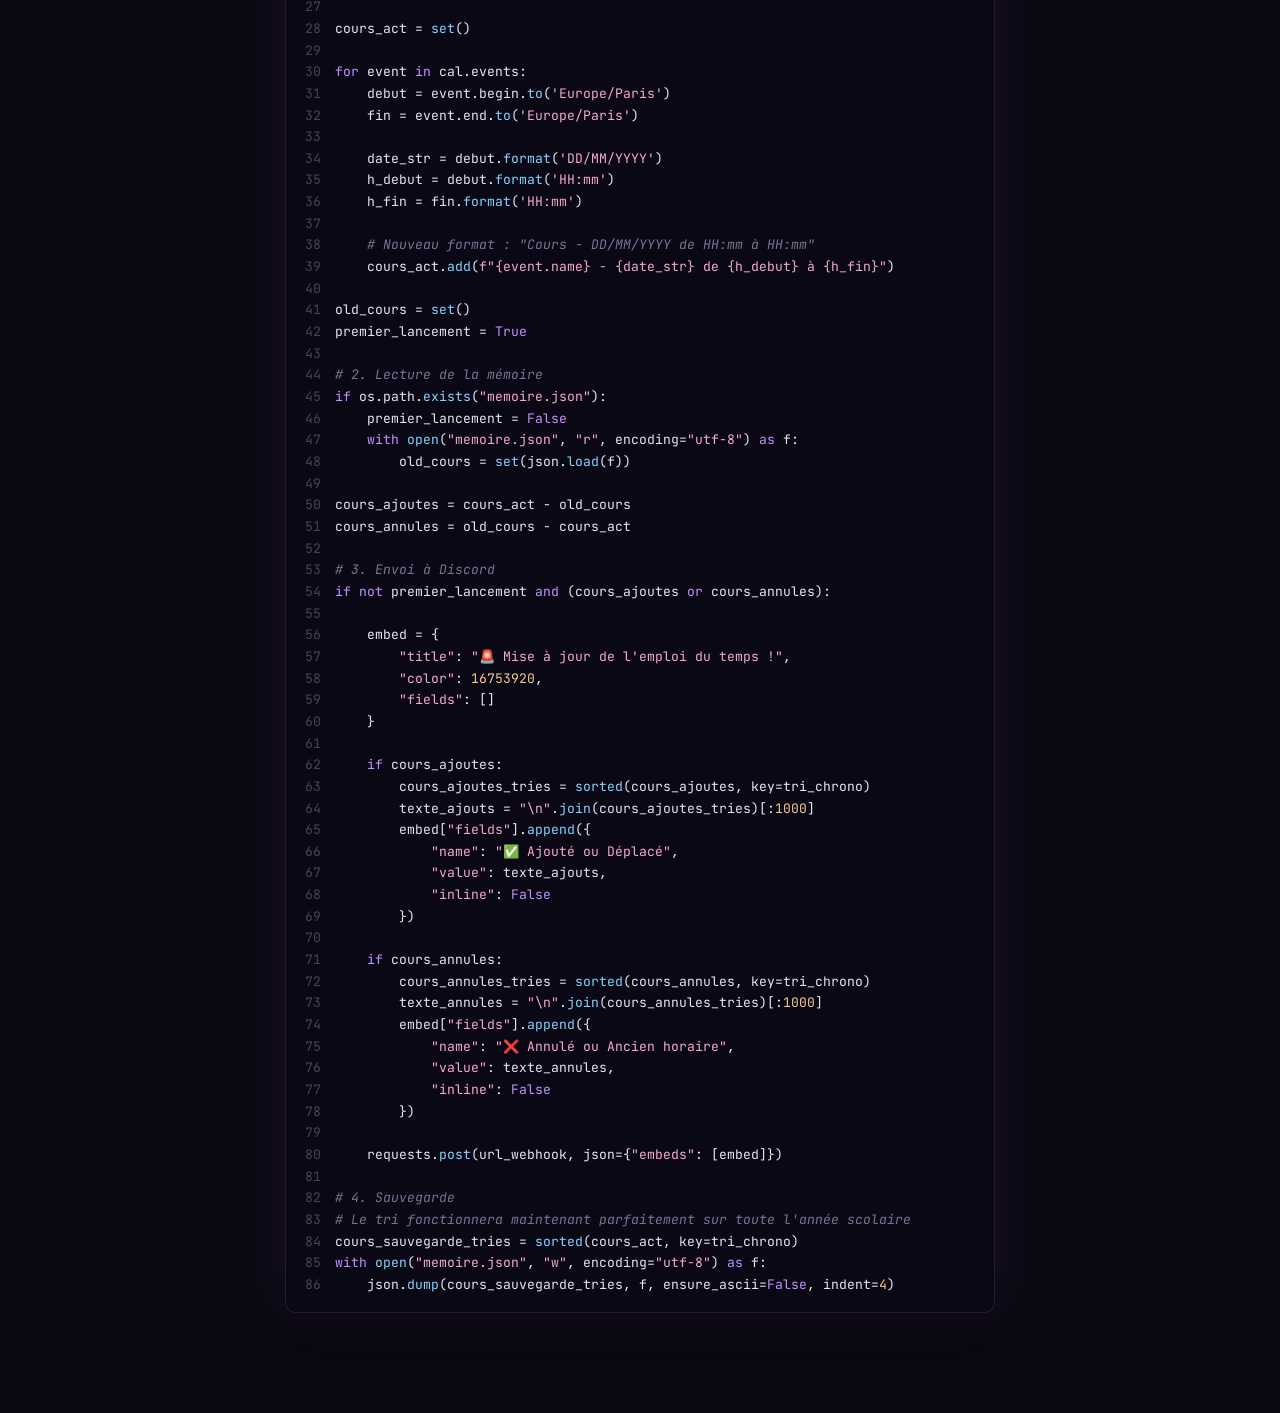
==== commit 78f6afd0: "Remove Source section Discord Bot" ====
--- a/bot-discord.html
+++ b/bot-discord.html
@@ -42,7 +42,6 @@
 
         <!-- Remplace par le lien vers ton repo -->
         <section class="doc-section">
-            <h2>Source</h2>
             <h2>Principe</h2>
             <p>Le script ne se connecte à aucune API Télécom Nancy à proprement parler : il télécharge simplement le fichier <code class="inline">.ics</code> public que l'école publie pour l'import dans un calendrier, et le compare à sa propre sauvegarde de la veille.</p>
             <ol class="steps">
